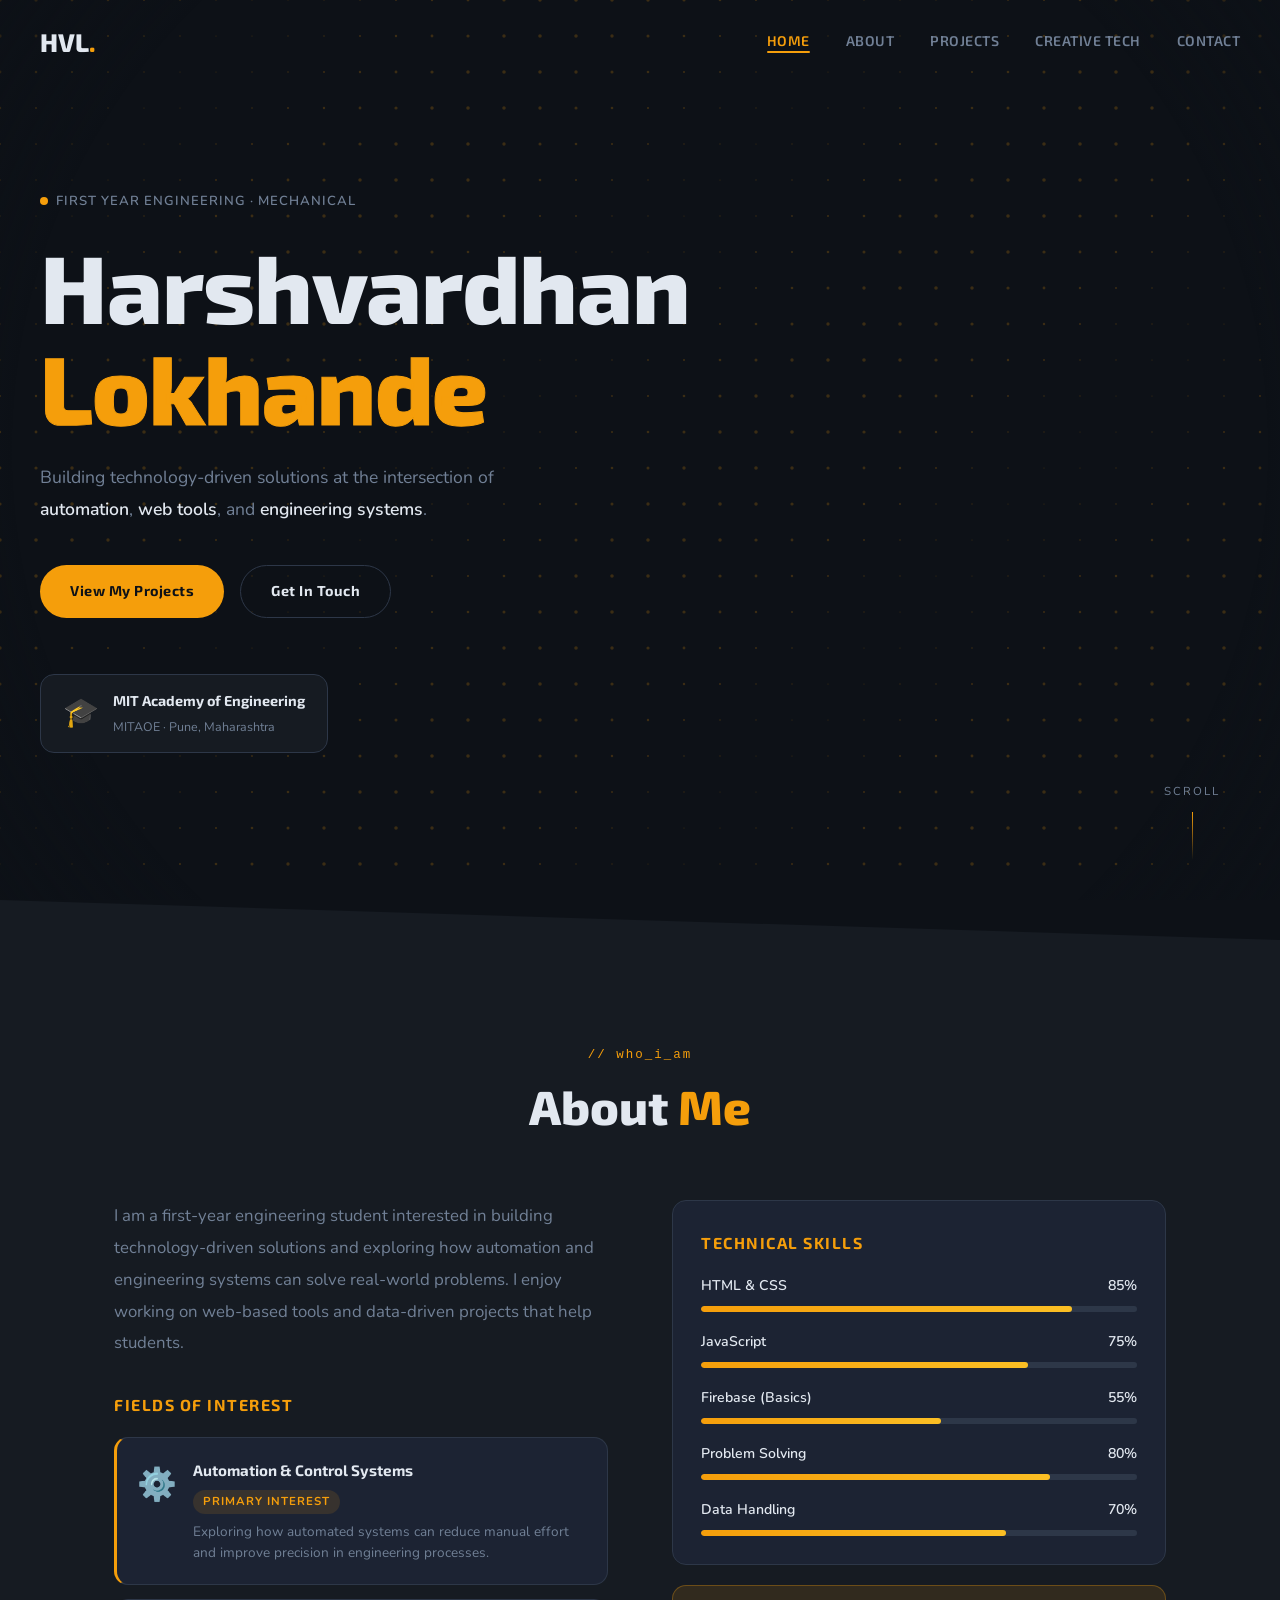
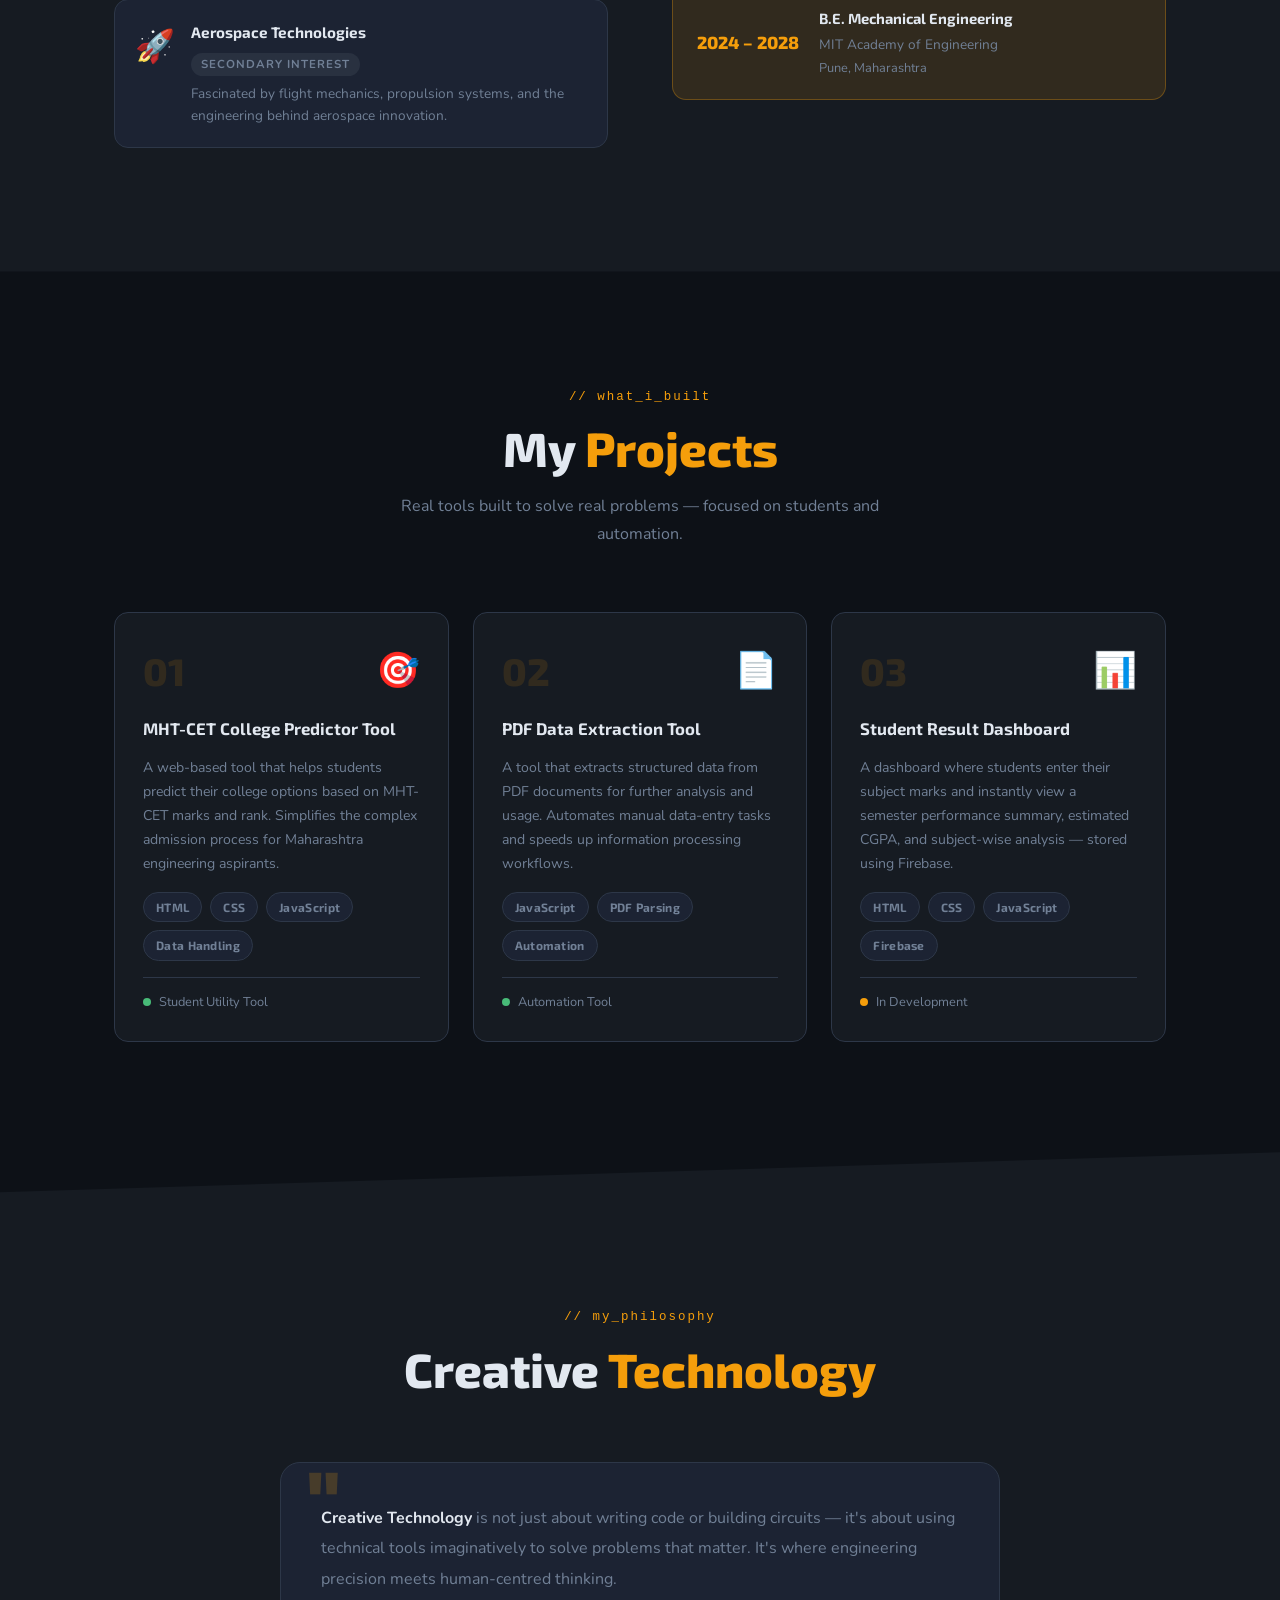
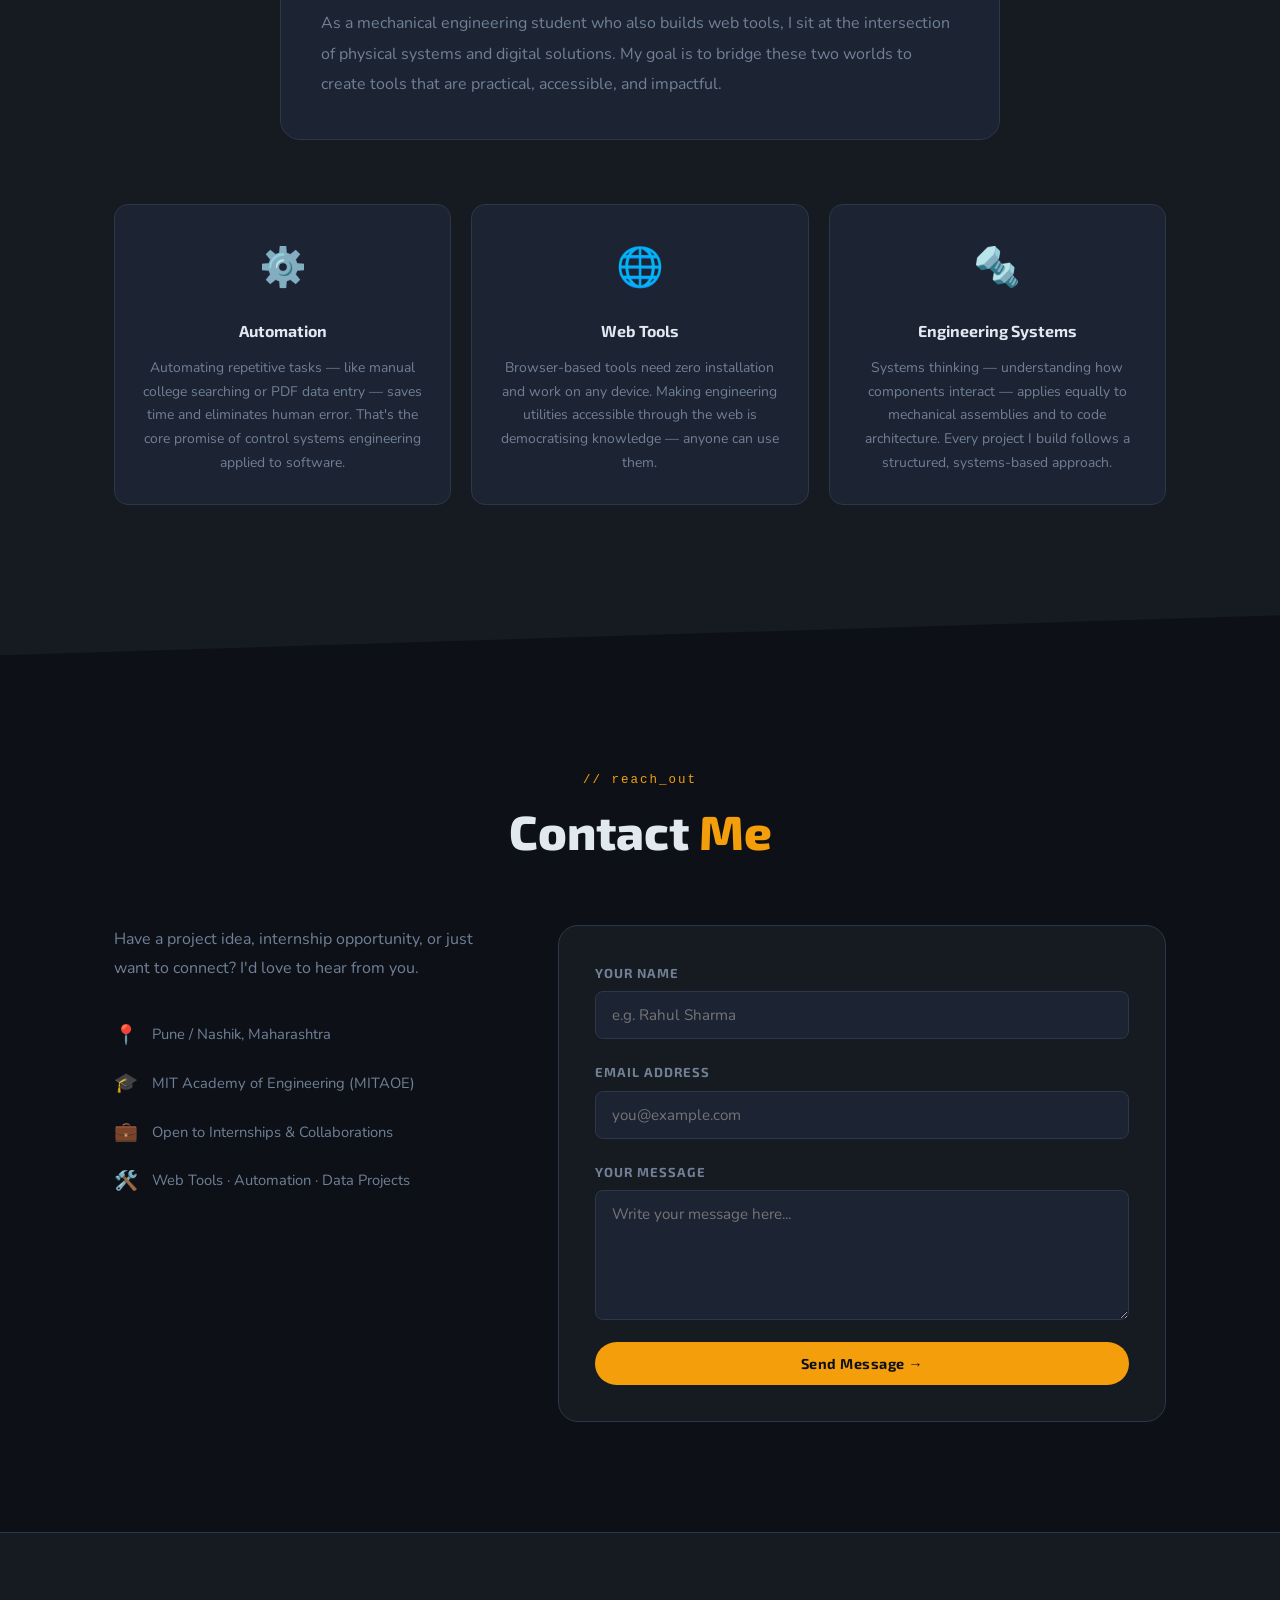
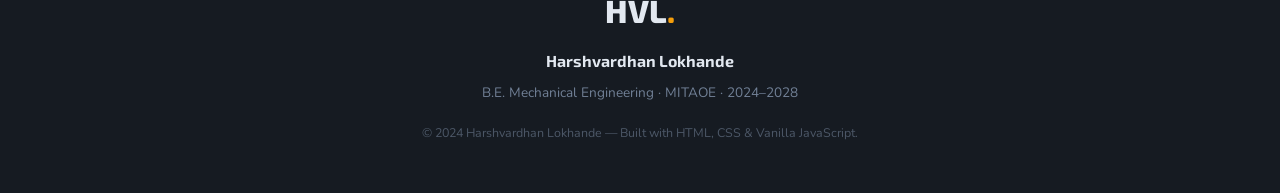
==== template-4/index.html @ 7e2a4538 "Add files via upload" ====
<!DOCTYPE html>
<html lang="en">
<head>
  <!--
    ============================================================
    index.html — Portfolio of Harshvardhan Lokhande
    This file defines the STRUCTURE of the website (the skeleton).
    Think of it like the blueprint of a building.
    ============================================================
  -->
  <meta charset="UTF-8" />

  <!-- Makes the website fit properly on mobile screens -->
  <meta name="viewport" content="width=device-width, initial-scale=1.0" />

  <title>Harshvardhan Lokhande | Engineer & Builder</title>

  <!-- 
    Google Fonts — Loading two custom fonts:
    - "Exo 2"  → Sharp, technical look for headings
    - "Nunito" → Friendly, readable font for body text
  -->
  <link rel="preconnect" href="https://fonts.googleapis.com" />
  <link rel="preconnect" href="https://fonts.gstatic.com" crossorigin />
  <link href="https://fonts.googleapis.com/css2?family=Exo+2:wght@300;400;600;700;800&family=Nunito:wght@300;400;500;600&display=swap" rel="stylesheet" />

  <!-- Link to our external CSS file (styling lives there) -->
  <link rel="stylesheet" href="style.css" />
</head>

<body>

  <!-- =====================================================================
       SECTION 1: NAVBAR
       Fixed top navigation bar. Stays visible as the user scrolls.
       JavaScript will add a "scrolled" class to change its appearance.
  ====================================================================== -->
  <nav class="navbar" id="navbar">
    <div class="nav-brand">
      <!-- Logo: initials + a styled dot -->
      <span class="brand-text">HVL</span><span class="brand-dot">.</span>
    </div>

    <!-- Desktop navigation links -->
    <ul class="nav-links" id="navLinks">
      <li><a href="#home"        class="nav-link">Home</a></li>
      <li><a href="#about"       class="nav-link">About</a></li>
      <li><a href="#projects"    class="nav-link">Projects</a></li>
      <li><a href="#creative"    class="nav-link">Creative Tech</a></li>
      <li><a href="#contact"     class="nav-link">Contact</a></li>
    </ul>

    <!-- Hamburger button — only visible on mobile -->
    <!-- aria-label makes it accessible to screen readers -->
    <button class="hamburger" id="hamburger" aria-label="Toggle navigation">
      <span class="ham-line"></span>
      <span class="ham-line"></span>
      <span class="ham-line"></span>
    </button>
  </nav>

  <!-- Mobile dropdown menu (hidden by default, toggled by JS) -->
  <div class="mobile-nav" id="mobileNav">
    <a href="#home"     class="mobile-nav-link">Home</a>
    <a href="#about"    class="mobile-nav-link">About</a>
    <a href="#projects" class="mobile-nav-link">Projects</a>
    <a href="#creative" class="mobile-nav-link">Creative Tech</a>
    <a href="#contact"  class="mobile-nav-link">Contact</a>
  </div>


  <!-- =====================================================================
       SECTION 2: HERO
       The very first thing visitors see. Contains:
       - Your name (big and bold)
       - Your title/role
       - A short intro line
       - A CTA (Call To Action) button
  ====================================================================== -->
  <section class="hero" id="home">

    <!-- 
      Decorative background canvas — drawn by JavaScript (script.js).
      This creates an animated dot-grid pattern like an engineering schematic.
    -->
    <canvas class="hero-canvas" id="heroCanvas"></canvas>

    <!-- Main hero content -->
    <div class="hero-content">

      <!-- Small label above the name -->
      <div class="hero-tag fade-in">
        <span class="tag-dot"></span> First Year Engineering · Mechanical
      </div>

      <!-- Main heading: your name -->
      <h1 class="hero-name fade-in">
        Harshvardhan<br />
        <span class="name-accent">Lokhande</span>
      </h1>

      <!-- Subtitle: what you do -->
      <p class="hero-subtitle fade-in">
        Building technology-driven solutions at the intersection of
        <em>automation</em>, <em>web tools</em>, and <em>engineering systems</em>.
      </p>

      <!-- Action buttons -->
      <div class="hero-actions fade-in">
        <!-- Primary CTA: takes user to projects -->
        <a href="#projects" class="btn btn-primary">View My Projects</a>
        <!-- Secondary CTA: takes user to contact -->
        <a href="#contact"  class="btn btn-outline">Get In Touch</a>
      </div>

      <!-- College badge card -->
      <div class="hero-badge fade-in">
        <div class="badge-icon">🎓</div>
        <div class="badge-info">
          <span class="badge-title">MIT Academy of Engineering</span>
          <span class="badge-sub">MITAOE · Pune, Maharashtra</span>
        </div>
      </div>
    </div>

    <!-- Scroll indicator at the bottom of hero -->
    <div class="scroll-hint">
      <span>Scroll</span>
      <div class="scroll-line"></div>
    </div>
  </section>


  <!-- =====================================================================
       SECTION 3: ABOUT
       Two-column layout:
       Left  → Personal intro + Fields of Interest
       Right → Skills + Education card
  ====================================================================== -->
  <section class="about" id="about">
    <div class="container">

      <!-- Section header (reused pattern throughout the page) -->
      <div class="section-header">
        <span class="section-label fade-in">// who_i_am</span>
        <h2 class="section-title fade-in">About <span class="accent">Me</span></h2>
      </div>

      <!-- Two-column grid -->
      <div class="about-grid">

        <!-- LEFT COLUMN: Bio + interests -->
        <div class="about-left fade-in">
          <p class="about-bio">
            I am a first-year engineering student interested in building
            technology-driven solutions and exploring how automation and
            engineering systems can solve real-world problems. I enjoy
            working on web-based tools and data-driven projects that
            help students.
          </p>

          <!-- Fields of Interest -->
          <h3 class="subsection-title">Fields of Interest</h3>

          <div class="interest-card interest-primary">
            <div class="interest-icon">⚙️</div>
            <div class="interest-body">
              <strong>Automation &amp; Control Systems</strong>
              <span class="interest-badge">Primary Interest</span>
              <p>Exploring how automated systems can reduce manual effort and improve precision in engineering processes.</p>
            </div>
          </div>

          <div class="interest-card interest-secondary">
            <div class="interest-icon">🚀</div>
            <div class="interest-body">
              <strong>Aerospace Technologies</strong>
              <span class="interest-badge interest-badge-dim">Secondary Interest</span>
              <p>Fascinated by flight mechanics, propulsion systems, and the engineering behind aerospace innovation.</p>
            </div>
          </div>
        </div>

        <!-- RIGHT COLUMN: Skills + Education -->
        <div class="about-right fade-in">

          <!-- Skills panel -->
          <div class="skills-panel">
            <h3 class="subsection-title">Technical Skills</h3>
            <div class="skills-list">
              <!--
                Each skill has a label and a progress bar.
                The width of the fill bar is set via an inline style.
                In a real project, these would come from a data source.
              -->
              <div class="skill-item">
                <div class="skill-header">
                  <span>HTML &amp; CSS</span><span>85%</span>
                </div>
                <div class="skill-bar"><div class="skill-fill" style="width: 85%"></div></div>
              </div>

              <div class="skill-item">
                <div class="skill-header">
                  <span>JavaScript</span><span>75%</span>
                </div>
                <div class="skill-bar"><div class="skill-fill" style="width: 75%"></div></div>
              </div>

              <div class="skill-item">
                <div class="skill-header">
                  <span>Firebase (Basics)</span><span>55%</span>
                </div>
                <div class="skill-bar"><div class="skill-fill" style="width: 55%"></div></div>
              </div>

              <div class="skill-item">
                <div class="skill-header">
                  <span>Problem Solving</span><span>80%</span>
                </div>
                <div class="skill-bar"><div class="skill-fill" style="width: 80%"></div></div>
              </div>

              <div class="skill-item">
                <div class="skill-header">
                  <span>Data Handling</span><span>70%</span>
                </div>
                <div class="skill-bar"><div class="skill-fill" style="width: 70%"></div></div>
              </div>
            </div>
          </div>

          <!-- Education card -->
          <div class="edu-card fade-in">
            <div class="edu-year">2024 – 2028</div>
            <div class="edu-details">
              <span class="edu-degree">B.E. Mechanical Engineering</span>
              <span class="edu-college">MIT Academy of Engineering</span>
              <span class="edu-location">Pune, Maharashtra</span>
            </div>
          </div>

        </div><!-- end about-right -->
      </div><!-- end about-grid -->
    </div><!-- end container -->
  </section>


  <!-- =====================================================================
       SECTION 4: PROJECTS
       A grid of project cards. Each card has:
       - Project number + icon
       - Title and description
       - Technology tags
       - A status indicator
  ====================================================================== -->
  <section class="projects" id="projects">
    <div class="container">

      <div class="section-header">
        <span class="section-label fade-in">// what_i_built</span>
        <h2 class="section-title fade-in">My <span class="accent">Projects</span></h2>
        <p class="section-desc fade-in">
          Real tools built to solve real problems — focused on students and automation.
        </p>
      </div>

      <!-- Project cards grid -->
      <div class="projects-grid">

        <!-- ── PROJECT CARD 1 ── -->
        <article class="project-card fade-in">
          <div class="card-header">
            <span class="card-number">01</span>
            <span class="card-emoji">🎯</span>
          </div>
          <h3 class="card-title">MHT-CET College Predictor Tool</h3>
          <p class="card-desc">
            A web-based tool that helps students predict their college
            options based on MHT-CET marks and rank. Simplifies the
            complex admission process for Maharashtra engineering aspirants.
          </p>
          <div class="card-tags">
            <span class="tag">HTML</span>
            <span class="tag">CSS</span>
            <span class="tag">JavaScript</span>
            <span class="tag">Data Handling</span>
          </div>
          <div class="card-footer">
            <span class="status-dot"></span>
            <span class="status-text">Student Utility Tool</span>
          </div>
        </article>

        <!-- ── PROJECT CARD 2 ── -->
        <article class="project-card fade-in">
          <div class="card-header">
            <span class="card-number">02</span>
            <span class="card-emoji">📄</span>
          </div>
          <h3 class="card-title">PDF Data Extraction Tool</h3>
          <p class="card-desc">
            A tool that extracts structured data from PDF documents
            for further analysis and usage. Automates manual data-entry
            tasks and speeds up information processing workflows.
          </p>
          <div class="card-tags">
            <span class="tag">JavaScript</span>
            <span class="tag">PDF Parsing</span>
            <span class="tag">Automation</span>
          </div>
          <div class="card-footer">
            <span class="status-dot"></span>
            <span class="status-text">Automation Tool</span>
          </div>
        </article>

        <!-- ── PROJECT CARD 3 (Sample) ── -->
        <article class="project-card fade-in">
          <div class="card-header">
            <span class="card-number">03</span>
            <span class="card-emoji">📊</span>
          </div>
          <h3 class="card-title">Student Result Dashboard</h3>
          <p class="card-desc">
            A dashboard where students enter their subject marks and
            instantly view a semester performance summary, estimated
            CGPA, and subject-wise analysis — stored using Firebase.
          </p>
          <div class="card-tags">
            <span class="tag">HTML</span>
            <span class="tag">CSS</span>
            <span class="tag">JavaScript</span>
            <span class="tag">Firebase</span>
          </div>
          <div class="card-footer">
            <span class="status-dot status-wip"></span>
            <span class="status-text">In Development</span>
          </div>
        </article>

      </div><!-- end projects-grid -->
    </div>
  </section>


  <!-- =====================================================================
       SECTION 5: CREATIVE TECHNOLOGY
       Explains the concept and ties it to your background.
       Three "pillar" cards show how you apply creative tech.
  ====================================================================== -->
  <section class="creative" id="creative">
    <div class="container">

      <div class="section-header">
        <span class="section-label fade-in">// my_philosophy</span>
        <h2 class="section-title fade-in">Creative <span class="accent">Technology</span></h2>
      </div>

      <!-- Main definition card -->
      <div class="ct-definition fade-in">
        <div class="ct-quote-mark">"</div>
        <p>
          <strong>Creative Technology</strong> is not just about writing code or
          building circuits — it's about using technical tools imaginatively to
          solve problems that matter. It's where engineering precision meets
          human-centred thinking.
        </p>
        <p>
          As a mechanical engineering student who also builds web tools, I sit
          at the intersection of physical systems and digital solutions. My
          goal is to bridge these two worlds to create tools that are practical,
          accessible, and impactful.
        </p>
      </div>

      <!-- Three connection pillars -->
      <div class="ct-pillars">

        <div class="pillar-card fade-in">
          <div class="pillar-icon">⚙️</div>
          <h4>Automation</h4>
          <p>
            Automating repetitive tasks — like manual college searching or
            PDF data entry — saves time and eliminates human error. That's
            the core promise of control systems engineering applied to software.
          </p>
        </div>

        <div class="pillar-card fade-in">
          <div class="pillar-icon">🌐</div>
          <h4>Web Tools</h4>
          <p>
            Browser-based tools need zero installation and work on any device.
            Making engineering utilities accessible through the web is
            democratising knowledge — anyone can use them.
          </p>
        </div>

        <div class="pillar-card fade-in">
          <div class="pillar-icon">🔩</div>
          <h4>Engineering Systems</h4>
          <p>
            Systems thinking — understanding how components interact — applies
            equally to mechanical assemblies and to code architecture.
            Every project I build follows a structured, systems-based approach.
          </p>
        </div>

      </div><!-- end ct-pillars -->
    </div>
  </section>


  <!-- =====================================================================
       SECTION 6: CONTACT
       Left column: contact info text.
       Right column: form with name, email, message fields.
       JavaScript handles validation when user submits.
  ====================================================================== -->
  <section class="contact" id="contact">
    <div class="container">

      <div class="section-header">
        <span class="section-label fade-in">// reach_out</span>
        <h2 class="section-title fade-in">Contact <span class="accent">Me</span></h2>
      </div>

      <div class="contact-grid">

        <!-- LEFT: Info -->
        <div class="contact-info fade-in">
          <p class="contact-intro">
            Have a project idea, internship opportunity, or just want
            to connect? I'd love to hear from you.
          </p>

          <!-- Individual contact detail rows -->
          <div class="contact-item">
            <span class="contact-icon">📍</span>
            <span>Pune / Nashik, Maharashtra</span>
          </div>
          <div class="contact-item">
            <span class="contact-icon">🎓</span>
            <span>MIT Academy of Engineering (MITAOE)</span>
          </div>
          <div class="contact-item">
            <span class="contact-icon">💼</span>
            <span>Open to Internships &amp; Collaborations</span>
          </div>
          <div class="contact-item">
            <span class="contact-icon">🛠️</span>
            <span>Web Tools · Automation · Data Projects</span>
          </div>
        </div>

        <!-- RIGHT: Form -->
        <!--
          novalidate → We handle validation ourselves in JavaScript.
          Without it, the browser shows its own (less styled) error messages.
        -->
        <form class="contact-form fade-in" id="contactForm" novalidate>

          <!-- Name field -->
          <div class="form-group">
            <label for="name" class="form-label">Your Name</label>
            <input
              type="text"
              id="name"
              name="name"
              class="form-input"
              placeholder="e.g. Rahul Sharma"
            />
            <!-- Error message — hidden by default, shown by JS if invalid -->
            <span class="form-error" id="nameError">Please enter your name.</span>
          </div>

          <!-- Email field -->
          <div class="form-group">
            <label for="email" class="form-label">Email Address</label>
            <input
              type="email"
              id="email"
              name="email"
              class="form-input"
              placeholder="you@example.com"
            />
            <span class="form-error" id="emailError">Please enter a valid email address.</span>
          </div>

          <!-- Message field -->
          <div class="form-group">
            <label for="message" class="form-label">Your Message</label>
            <textarea
              id="message"
              name="message"
              class="form-input form-textarea"
              rows="5"
              placeholder="Write your message here..."
            ></textarea>
            <span class="form-error" id="messageError">Please write a message (min. 10 characters).</span>
          </div>

          <!-- Submit button -->
          <button type="submit" class="btn btn-primary btn-full" id="submitBtn">
            Send Message →
          </button>

          <!-- Success message — hidden until form is successfully submitted -->
          <div class="form-success" id="formSuccess">
            ✅ Message received! I'll get back to you soon.
          </div>

        </form>

      </div><!-- end contact-grid -->
    </div>
  </section>


  <!-- =====================================================================
       FOOTER
       Simple centered footer with name, degree, and copyright.
  ====================================================================== -->
  <footer class="footer">
    <div class="container">
      <div class="footer-logo">HVL<span class="brand-dot">.</span></div>
      <p class="footer-name">Harshvardhan Lokhande</p>
      <p class="footer-course">B.E. Mechanical Engineering · MITAOE · 2024–2028</p>
      <p class="footer-copy">
        &copy; 2024 Harshvardhan Lokhande — Built with HTML, CSS &amp; Vanilla JavaScript.
      </p>
    </div>
  </footer>


  <!--
    Link to our JavaScript file.
    IMPORTANT: This is placed at the BOTTOM of body (not in <head>).
    Reason: The browser loads HTML top-to-bottom. If we put JS in <head>,
    it runs before the HTML elements exist — and JS can't find them!
    Placing it here ensures all HTML elements are loaded first.
  -->
  <script src="script.js"></script>

</body>
</html>
---- template-4/style.css ----
/* ================================================================
   style.css — Portfolio of Harshvardhan Lokhande
   
   Design Theme: Industrial-Technical Minimalism
   - Dark navy background evokes aerospace / engineering dashboards
   - Amber/orange accent feels like circuit board traces
   - Sharp Exo 2 font + friendly Nunito body text
   - Grid canvas background in hero = engineering schematic feel
   
   FILE STRUCTURE:
   1.  CSS Variables (Design Tokens)
   2.  Reset & Base
   3.  Reusable Utilities
   4.  Navbar
   5.  Hero Section
   6.  About Section
   7.  Projects Section
   8.  Creative Technology Section
   9.  Contact Section
   10. Footer
   11. Fade-in Animation (scroll-triggered by JS)
   12. Responsive / Mobile Styles
================================================================ */


/* ================================================================
   1. CSS VARIABLES — Design Tokens
   
   CSS variables (custom properties) are like constants in programming.
   Define your colors/fonts once here, use them everywhere.
   Want to change the accent colour? Edit ONE line — done.
================================================================ */
:root {
  /* Colors */
  --col-bg:         #0d1117;   /* Very dark navy — page background */
  --col-surface:    #161b22;   /* Slightly lighter — card backgrounds */
  --col-surface2:   #1c2333;   /* Even lighter — nested card backgrounds */
  --col-border:     #2d3748;   /* Subtle border color */
  --col-accent:     #f59e0b;   /* Amber / orange — primary accent */
  --col-accent-dim: rgba(245, 158, 11, 0.12); /* Accent tinted bg for tags */
  --col-text:       #e2e8f0;   /* Primary text — near white */
  --col-muted:      #718096;   /* Secondary text — grey */
  --col-success:    #48bb78;   /* Green for success messages */

  /* Typography */
  --font-heading: 'Exo 2', sans-serif;   /* Sharp, technical feel */
  --font-body:    'Nunito', sans-serif;  /* Readable, friendly */

  /* Spacing & Shape */
  --radius-sm:  8px;
  --radius-md:  14px;
  --radius-lg:  20px;
  --radius-pill: 50px;

  /* Shadows */
  --shadow-card: 0 4px 30px rgba(0, 0, 0, 0.4);
  --shadow-accent: 0 8px 30px rgba(245, 158, 11, 0.2);

  /* Transitions (smooth animation speed) */
  --transition: 0.25s ease;
}


/* ================================================================
   2. RESET & BASE STYLES
   Browsers apply their own default margins, padding etc.
   We reset all of that so we start with a clean slate.
================================================================ */
*, *::before, *::after {
  margin: 0;
  padding: 0;
  /* box-sizing: border-box means padding is INCLUDED in the element's width */
  box-sizing: border-box;
}

html {
  /* CSS smooth scrolling (JS also handles this for better control) */
  scroll-behavior: smooth;
  font-size: 16px; /* Base font size — rem units scale from this */
}

body {
  font-family: var(--font-body);
  background-color: var(--col-bg);
  color: var(--col-text);
  line-height: 1.7;
  overflow-x: hidden; /* Prevent horizontal scroll */
}

/* Remove default list styling */
ul { list-style: none; }

/* Remove default link underline + color */
a { text-decoration: none; color: inherit; }

/* Images fill their container */
img { max-width: 100%; display: block; }


/* ================================================================
   3. REUSABLE UTILITIES
   Classes used in multiple sections.
================================================================ */

/* Centers content with a max width + horizontal padding */
.container {
  max-width: 1100px;
  margin: 0 auto;
  padding: 0 24px;
}

/* Accent text color */
.accent { color: var(--col-accent); }

/* Section vertical padding */
.section-padding {
  padding: 100px 0;
}

/* ---- Section Header Pattern (used in every section) ---- */
.section-header {
  text-align: center;
  margin-bottom: 64px;
}

/* Small code-style label above the main heading */
.section-label {
  display: inline-block;
  font-family: 'Courier New', monospace;
  font-size: 0.78rem;
  color: var(--col-accent);
  letter-spacing: 2px;
  margin-bottom: 12px;
  opacity: 0.8;
}

.section-title {
  font-family: var(--font-heading);
  font-size: clamp(2rem, 5vw, 3rem);
  /* clamp(min, preferred, max) — responsive font size without media queries */
  font-weight: 800;
  color: var(--col-text);
  line-height: 1.2;
}

.section-desc {
  margin-top: 16px;
  color: var(--col-muted);
  font-size: 1rem;
  max-width: 500px;
  margin-left: auto;
  margin-right: auto;
}

/* Subsection headings used inside About */
.subsection-title {
  font-family: var(--font-heading);
  font-size: 1rem;
  font-weight: 700;
  color: var(--col-accent);
  text-transform: uppercase;
  letter-spacing: 1.5px;
  margin-bottom: 18px;
  margin-top: 32px;
}

/* ---- Buttons ---- */
/* Base button styles shared by all buttons */
.btn {
  display: inline-flex;
  align-items: center;
  gap: 8px;
  padding: 13px 30px;
  border-radius: var(--radius-pill);
  font-family: var(--font-heading);
  font-size: 0.9rem;
  font-weight: 700;
  letter-spacing: 0.5px;
  cursor: pointer;
  border: none;
  transition: transform var(--transition), box-shadow var(--transition), background var(--transition);
  text-decoration: none;
}

/* Filled amber button */
.btn-primary {
  background: var(--col-accent);
  color: #0d1117;
}
.btn-primary:hover {
  transform: translateY(-2px);
  box-shadow: var(--shadow-accent);
}

/* Outlined ghost button */
.btn-outline {
  background: transparent;
  color: var(--col-text);
  border: 1.5px solid var(--col-border);
}
.btn-outline:hover {
  border-color: var(--col-accent);
  color: var(--col-accent);
  transform: translateY(-2px);
}

/* Makes button full width (used in contact form) */
.btn-full {
  width: 100%;
  justify-content: center;
}


/* ================================================================
   4. NAVBAR
   Fixed positioning keeps it visible while scrolling.
   JS adds "scrolled" class when user scrolls past 50px.
================================================================ */
.navbar {
  position: fixed; /* Stays at top even when scrolling */
  top: 0; left: 0; right: 0;
  z-index: 1000; /* Always appears above other elements */
  display: flex;
  align-items: center;
  justify-content: space-between;
  padding: 20px 40px;
  /* Transparent by default — JS adds blur+border on scroll */
  transition: background var(--transition), backdrop-filter var(--transition), padding var(--transition);
}

/* When user scrolls: glass morphism effect */
.navbar.scrolled {
  background: rgba(13, 17, 23, 0.88);
  backdrop-filter: blur(16px);       /* Frosted glass */
  -webkit-backdrop-filter: blur(16px);
  border-bottom: 1px solid var(--col-border);
  padding: 14px 40px; /* Slightly smaller when scrolled */
}

/* Brand / Logo */
.nav-brand {
  font-family: var(--font-heading);
  font-size: 1.6rem;
  font-weight: 800;
  color: var(--col-text);
  cursor: default;
  user-select: none;
}
.brand-dot { color: var(--col-accent); }

/* Desktop navigation links */
.nav-links {
  display: flex;
  gap: 36px;
}

.nav-link {
  font-family: var(--font-heading);
  font-size: 0.88rem;
  font-weight: 600;
  letter-spacing: 0.5px;
  color: var(--col-muted);
  text-transform: uppercase;
  position: relative;
  transition: color var(--transition);
}

/* Underline animation on hover */
.nav-link::after {
  content: '';
  position: absolute;
  bottom: -4px; left: 0;
  width: 0; height: 2px;
  background: var(--col-accent);
  border-radius: 2px;
  transition: width var(--transition);
}
.nav-link:hover { color: var(--col-accent); }
.nav-link:hover::after { width: 100%; }

/* ---- Hamburger (mobile only) ---- */
.hamburger {
  display: none; /* Hidden on desktop */
  flex-direction: column;
  justify-content: center;
  gap: 6px;
  background: none;
  border: none;
  cursor: pointer;
  padding: 4px;
}

.ham-line {
  display: block;
  width: 26px;
  height: 2px;
  background: var(--col-text);
  border-radius: 2px;
  transition: all 0.3s ease;
}

/* Mobile nav dropdown */
.mobile-nav {
  display: none; /* Hidden by default */
  position: fixed;
  top: 64px; left: 0; right: 0;
  background: var(--col-surface);
  border-bottom: 1px solid var(--col-border);
  padding: 16px 24px;
  z-index: 999;
  flex-direction: column;
  gap: 4px;
}
/* JS adds .open to show it */
.mobile-nav.open { display: flex; }

.mobile-nav-link {
  display: block;
  padding: 12px 16px;
  font-family: var(--font-heading);
  font-size: 0.95rem;
  font-weight: 600;
  color: var(--col-muted);
  border-radius: var(--radius-sm);
  transition: background var(--transition), color var(--transition);
}
.mobile-nav-link:hover {
  background: var(--col-surface2);
  color: var(--col-accent);
}


/* ================================================================
   5. HERO SECTION
   Full viewport height. Background canvas drawn by JS.
================================================================ */
.hero {
  position: relative;
  min-height: 100vh;
  display: flex;
  align-items: center;
  padding: 120px 40px 80px;
  overflow: hidden;
}

/* Canvas lives absolutely in the background */
.hero-canvas {
  position: absolute;
  inset: 0; /* shorthand for top:0; right:0; bottom:0; left:0 */
  width: 100%;
  height: 100%;
  opacity: 0.4;
  pointer-events: none; /* Clicks pass through to content below */
}

/* Content sits above the canvas */
.hero-content {
  position: relative;
  z-index: 1;
  max-width: 720px;
}

/* Small top label */
.hero-tag {
  display: inline-flex;
  align-items: center;
  gap: 8px;
  font-size: 0.82rem;
  font-weight: 600;
  color: var(--col-muted);
  letter-spacing: 1px;
  text-transform: uppercase;
  margin-bottom: 24px;
}

/* Pulsing dot in hero tag */
.tag-dot {
  width: 8px; height: 8px;
  background: var(--col-accent);
  border-radius: 50%;
  animation: pulse 2s infinite;
}
@keyframes pulse {
  0%, 100% { opacity: 1; transform: scale(1); }
  50%       { opacity: 0.5; transform: scale(0.8); }
}

/* Main name heading */
.hero-name {
  font-family: var(--font-heading);
  font-size: clamp(3rem, 8vw, 6rem);
  font-weight: 800;
  line-height: 1.05;
  color: var(--col-text);
  margin-bottom: 24px;
  letter-spacing: -1px;
}

/* Accent part of the name (last name) */
.name-accent {
  color: var(--col-accent);
  /* Text stroke effect */
  -webkit-text-stroke: 1px var(--col-accent);
}

.hero-subtitle {
  font-size: 1.1rem;
  color: var(--col-muted);
  max-width: 520px;
  margin-bottom: 40px;
  line-height: 1.8;
}
.hero-subtitle em {
  color: var(--col-text);
  font-style: normal;
  font-weight: 600;
}

/* Action buttons row */
.hero-actions {
  display: flex;
  gap: 16px;
  flex-wrap: wrap;
  margin-bottom: 56px;
}

/* College badge card */
.hero-badge {
  display: inline-flex;
  align-items: center;
  gap: 14px;
  background: var(--col-surface);
  border: 1px solid var(--col-border);
  border-radius: var(--radius-md);
  padding: 14px 22px;
}

.badge-icon { font-size: 1.8rem; }

.badge-info {
  display: flex;
  flex-direction: column;
  gap: 2px;
}
.badge-title {
  font-family: var(--font-heading);
  font-size: 0.9rem;
  font-weight: 700;
  color: var(--col-text);
}
.badge-sub {
  font-size: 0.78rem;
  color: var(--col-muted);
}

/* Scroll indicator at bottom of hero */
.scroll-hint {
  position: absolute;
  bottom: 40px; right: 60px;
  display: flex;
  flex-direction: column;
  align-items: center;
  gap: 10px;
  font-size: 0.72rem;
  letter-spacing: 2px;
  text-transform: uppercase;
  color: var(--col-muted);
}
.scroll-line {
  width: 1px;
  height: 48px;
  background: linear-gradient(to bottom, var(--col-accent), transparent);
  animation: scrollDrop 2s infinite;
}
@keyframes scrollDrop {
  0%   { transform: scaleY(0); transform-origin: top; }
  50%  { transform: scaleY(1); transform-origin: top; }
  51%  { transform: scaleY(1); transform-origin: bottom; }
  100% { transform: scaleY(0); transform-origin: bottom; }
}


/* ================================================================
   6. ABOUT SECTION
================================================================ */
.about {
  padding: 110px 0;
  background: var(--col-surface);
  /* Subtle diagonal separator at top */
  clip-path: polygon(0 0, 100% 40px, 100% 100%, 0 100%);
  padding-top: 140px;
}

/* Two-column grid */
.about-grid {
  display: grid;
  grid-template-columns: 1fr 1fr;
  gap: 64px;
  align-items: start;
}

.about-bio {
  font-size: 1.05rem;
  color: var(--col-muted);
  line-height: 1.9;
  margin-bottom: 8px;
}

/* Interest cards */
.interest-card {
  display: flex;
  align-items: flex-start;
  gap: 16px;
  padding: 20px;
  border-radius: var(--radius-md);
  background: var(--col-surface2);
  border: 1px solid var(--col-border);
  margin-bottom: 14px;
  transition: border-color var(--transition), transform var(--transition);
}
.interest-card:hover {
  transform: translateX(4px);
  border-color: var(--col-accent);
}

/* Primary interest: amber left border */
.interest-primary {
  border-left: 3px solid var(--col-accent);
}

.interest-icon { font-size: 2rem; flex-shrink: 0; }

.interest-body strong {
  display: block;
  font-family: var(--font-heading);
  font-size: 0.95rem;
  font-weight: 700;
  color: var(--col-text);
  margin-bottom: 4px;
}

.interest-body p {
  font-size: 0.85rem;
  color: var(--col-muted);
  line-height: 1.6;
  margin-top: 6px;
}

/* Badge labels (Primary / Secondary) */
.interest-badge {
  display: inline-block;
  font-size: 0.72rem;
  font-weight: 700;
  text-transform: uppercase;
  letter-spacing: 1px;
  background: var(--col-accent-dim);
  color: var(--col-accent);
  padding: 2px 10px;
  border-radius: var(--radius-pill);
}
.interest-badge-dim {
  background: rgba(113, 128, 144, 0.15);
  color: var(--col-muted);
}

/* ---- Skills Panel ---- */
.skills-panel {
  background: var(--col-surface2);
  border: 1px solid var(--col-border);
  border-radius: var(--radius-md);
  padding: 28px;
  margin-bottom: 20px;
}

.skills-panel .subsection-title { margin-top: 0; }

.skills-list {
  display: flex;
  flex-direction: column;
  gap: 18px;
}

.skill-item {}

.skill-header {
  display: flex;
  justify-content: space-between;
  font-size: 0.88rem;
  font-weight: 600;
  color: var(--col-text);
  margin-bottom: 8px;
}

/* Background track of the progress bar */
.skill-bar {
  height: 6px;
  background: var(--col-border);
  border-radius: var(--radius-pill);
  overflow: hidden;
}

/* Filled portion — width set by inline style in HTML */
.skill-fill {
  height: 100%;
  background: linear-gradient(90deg, var(--col-accent), #fbbf24);
  border-radius: var(--radius-pill);
  /* Animation: slide in from left on page load */
  animation: fillBar 1.2s ease forwards;
  transform-origin: left;
}
@keyframes fillBar {
  from { transform: scaleX(0); }
  to   { transform: scaleX(1); }
}

/* ---- Education Card ---- */
.edu-card {
  display: flex;
  align-items: center;
  gap: 20px;
  background: var(--col-accent-dim);
  border: 1px solid rgba(245, 158, 11, 0.3);
  border-radius: var(--radius-md);
  padding: 20px 24px;
}

.edu-year {
  font-family: var(--font-heading);
  font-size: 1.1rem;
  font-weight: 800;
  color: var(--col-accent);
  white-space: nowrap;
}

.edu-details {
  display: flex;
  flex-direction: column;
  gap: 2px;
}
.edu-degree {
  font-family: var(--font-heading);
  font-size: 0.92rem;
  font-weight: 700;
  color: var(--col-text);
}
.edu-college { font-size: 0.85rem; color: var(--col-muted); }
.edu-location { font-size: 0.8rem;  color: var(--col-muted); }


/* ================================================================
   7. PROJECTS SECTION
================================================================ */
.projects {
  padding: 110px 0;
  background: var(--col-bg);
}

/* Three-column grid for project cards */
.projects-grid {
  display: grid;
  grid-template-columns: repeat(3, 1fr);
  gap: 24px;
}

/* Individual project card */
.project-card {
  background: var(--col-surface);
  border: 1px solid var(--col-border);
  border-radius: var(--radius-md);
  padding: 28px;
  display: flex;
  flex-direction: column;
  gap: 16px;
  transition: transform var(--transition), border-color var(--transition), box-shadow var(--transition);
  cursor: default;
}
.project-card:hover {
  transform: translateY(-6px);
  border-color: rgba(245, 158, 11, 0.4);
  box-shadow: 0 20px 60px rgba(0, 0, 0, 0.5);
}

/* Top row: number + emoji */
.card-header {
  display: flex;
  justify-content: space-between;
  align-items: center;
}
.card-number {
  font-family: var(--font-heading);
  font-size: 2.4rem;
  font-weight: 800;
  /* Ghost number — very subtle */
  color: rgba(245, 158, 11, 0.12);
  line-height: 1;
}
.card-emoji { font-size: 2.2rem; }

.card-title {
  font-family: var(--font-heading);
  font-size: 1.05rem;
  font-weight: 700;
  color: var(--col-text);
  line-height: 1.4;
}

.card-desc {
  font-size: 0.88rem;
  color: var(--col-muted);
  line-height: 1.7;
  flex: 1; /* Push tags/footer to the bottom */
}

/* Technology tags */
.card-tags {
  display: flex;
  flex-wrap: wrap;
  gap: 8px;
}
.tag {
  display: inline-block;
  font-size: 0.75rem;
  font-weight: 700;
  font-family: var(--font-heading);
  padding: 4px 12px;
  border-radius: var(--radius-pill);
  background: var(--col-surface2);
  border: 1px solid var(--col-border);
  color: var(--col-muted);
  letter-spacing: 0.3px;
}

/* Card footer: status indicator */
.card-footer {
  display: flex;
  align-items: center;
  gap: 8px;
  padding-top: 14px;
  border-top: 1px solid var(--col-border);
  font-size: 0.8rem;
  color: var(--col-muted);
}

/* Live/active indicator dot */
.status-dot {
  width: 8px; height: 8px;
  border-radius: 50%;
  background: var(--col-success);
  animation: blink 2s infinite;
}
/* WIP dot is dimmer */
.status-wip { background: var(--col-accent); }

@keyframes blink {
  0%, 100% { opacity: 1; }
  50%       { opacity: 0.3; }
}


/* ================================================================
   8. CREATIVE TECHNOLOGY SECTION
================================================================ */
.creative {
  padding: 110px 0;
  background: var(--col-surface);
  clip-path: polygon(0 40px, 100% 0, 100% calc(100% - 40px), 0 100%);
  padding-top: 150px;
  padding-bottom: 150px;
}

/* Main definition block */
.ct-definition {
  max-width: 720px;
  margin: 0 auto 64px;
  background: var(--col-surface2);
  border: 1px solid var(--col-border);
  border-radius: var(--radius-lg);
  padding: 40px;
  position: relative;
}

/* Giant decorative quote mark */
.ct-quote-mark {
  font-family: var(--font-heading);
  font-size: 6rem;
  line-height: 1;
  color: var(--col-accent-dim);
  position: absolute;
  top: -10px; left: 24px;
  font-weight: 800;
  color: rgba(245, 158, 11, 0.2);
  pointer-events: none;
  user-select: none;
}

.ct-definition p {
  font-size: 1rem;
  color: var(--col-muted);
  line-height: 1.9;
  margin-bottom: 14px;
  position: relative; /* Above quote mark */
  z-index: 1;
}
.ct-definition p:last-child { margin-bottom: 0; }
.ct-definition strong { color: var(--col-text); }

/* Three pillar cards */
.ct-pillars {
  display: grid;
  grid-template-columns: repeat(3, 1fr);
  gap: 20px;
}

.pillar-card {
  background: var(--col-surface2);
  border: 1px solid var(--col-border);
  border-radius: var(--radius-md);
  padding: 30px 24px;
  text-align: center;
  transition: transform var(--transition), border-color var(--transition);
}
.pillar-card:hover {
  transform: translateY(-5px);
  border-color: rgba(245, 158, 11, 0.4);
}

.pillar-icon {
  font-size: 2.4rem;
  display: block;
  margin-bottom: 16px;
}

.pillar-card h4 {
  font-family: var(--font-heading);
  font-size: 1rem;
  font-weight: 700;
  color: var(--col-text);
  margin-bottom: 12px;
}

.pillar-card p {
  font-size: 0.87rem;
  color: var(--col-muted);
  line-height: 1.7;
}


/* ================================================================
   9. CONTACT SECTION
================================================================ */
.contact {
  padding: 110px 0;
  background: var(--col-bg);
}

/* Two-column layout */
.contact-grid {
  display: grid;
  grid-template-columns: 1fr 1.6fr;
  gap: 64px;
  align-items: start;
}

.contact-intro {
  font-size: 1rem;
  color: var(--col-muted);
  line-height: 1.8;
  margin-bottom: 36px;
}

/* Individual contact detail rows */
.contact-item {
  display: flex;
  align-items: center;
  gap: 14px;
  margin-bottom: 16px;
  font-size: 0.92rem;
  color: var(--col-muted);
}
.contact-icon { font-size: 1.2rem; flex-shrink: 0; }

/* ---- Contact Form ---- */
.contact-form {
  background: var(--col-surface);
  border: 1px solid var(--col-border);
  border-radius: var(--radius-lg);
  padding: 36px;
  display: flex;
  flex-direction: column;
  gap: 22px;
}

/* Individual form field wrapper */
.form-group {
  display: flex;
  flex-direction: column;
  gap: 7px;
}

.form-label {
  font-size: 0.82rem;
  font-weight: 700;
  font-family: var(--font-heading);
  color: var(--col-muted);
  text-transform: uppercase;
  letter-spacing: 1px;
}

/* Input and textarea share these styles */
.form-input {
  background: var(--col-surface2);
  border: 1.5px solid var(--col-border);
  border-radius: var(--radius-sm);
  padding: 13px 16px;
  font-family: var(--font-body);
  font-size: 0.95rem;
  color: var(--col-text);
  transition: border-color var(--transition), box-shadow var(--transition);
  /* Remove default browser outline — we add our own */
  outline: none;
}

/* Blue glow on focus */
.form-input:focus {
  border-color: var(--col-accent);
  box-shadow: 0 0 0 3px rgba(245, 158, 11, 0.12);
}

/* Red border when JS detects an error */
.form-input.input-error {
  border-color: #fc8181;
  box-shadow: 0 0 0 3px rgba(252, 129, 129, 0.12);
}

/* Textarea specific — allow vertical resize only */
.form-textarea {
  resize: vertical;
  min-height: 130px;
}

/* Error message text (hidden by default) */
.form-error {
  font-size: 0.78rem;
  color: #fc8181;
  display: none; /* JS toggles this with .error-visible */
}
.form-error.error-visible { display: block; }

/* Success banner after valid submission */
.form-success {
  background: rgba(72, 187, 120, 0.12);
  border: 1px solid rgba(72, 187, 120, 0.35);
  color: var(--col-success);
  border-radius: var(--radius-sm);
  padding: 14px 18px;
  font-size: 0.9rem;
  font-weight: 600;
  display: none; /* JS toggles this with .success-visible */
}
.form-success.success-visible { display: block; }


/* ================================================================
   10. FOOTER
================================================================ */
.footer {
  background: var(--col-surface);
  border-top: 1px solid var(--col-border);
  padding: 50px 24px;
  text-align: center;
}

.footer-logo {
  font-family: var(--font-heading);
  font-size: 2rem;
  font-weight: 800;
  color: var(--col-text);
  margin-bottom: 10px;
}

.footer-name {
  font-family: var(--font-heading);
  font-size: 1rem;
  font-weight: 700;
  color: var(--col-text);
  margin-bottom: 6px;
}

.footer-course {
  font-size: 0.85rem;
  color: var(--col-muted);
  margin-bottom: 18px;
}

.footer-copy {
  font-size: 0.78rem;
  color: var(--col-muted);
  opacity: 0.6;
}


/* ================================================================
   11. FADE-IN ANIMATION (Scroll-Triggered)
   
   Elements with class "fade-in" start invisible and slightly shifted.
   JavaScript's IntersectionObserver adds class "visible" when the
   element enters the viewport — CSS transition handles the animation.
================================================================ */
.fade-in {
  opacity: 0;
  transform: translateY(28px);
  transition: opacity 0.65s ease, transform 0.65s ease;
}

/* When JS adds this class, the element becomes visible */
.fade-in.visible {
  opacity: 1;
  transform: translateY(0);
}

/* Staggered delay — elements inside a grid animate one-by-one */
/* nth-child selects specific children in a list */
.project-card:nth-child(1).fade-in,
.pillar-card:nth-child(1).fade-in   { transition-delay: 0.0s; }

.project-card:nth-child(2).fade-in,
.pillar-card:nth-child(2).fade-in   { transition-delay: 0.15s; }

.project-card:nth-child(3).fade-in,
.pillar-card:nth-child(3).fade-in   { transition-delay: 0.30s; }


/* ================================================================
   12. RESPONSIVE / MOBILE STYLES
   
   @media rules apply styles ONLY when the screen matches the condition.
   max-width: 900px → styles for screens narrower than 900px (tablets/phones)
   max-width: 600px → styles for screens narrower than 600px (phones)
================================================================ */
@media (max-width: 900px) {

  /* Show hamburger, hide desktop links */
  .hamburger   { display: flex; }
  .nav-links   { display: none; }
  .navbar      { padding: 16px 24px; }

  /* Stack hero content */
  .hero        { padding: 100px 24px 80px; }
  .scroll-hint { display: none; }

  /* Stack about grid to single column */
  .about-grid  { grid-template-columns: 1fr; gap: 40px; }

  /* Stack projects to 2 columns on tablet */
  .projects-grid { grid-template-columns: repeat(2, 1fr); }

  /* Stack CT pillars */
  .ct-pillars { grid-template-columns: 1fr; gap: 14px; }

  /* Stack contact grid */
  .contact-grid { grid-template-columns: 1fr; gap: 40px; }

  /* Reduce diagonal clip path effect */
  .about   { clip-path: polygon(0 0, 100% 20px, 100% 100%, 0 100%); padding-top: 120px; }
  .creative { clip-path: polygon(0 20px, 100% 0, 100% calc(100% - 20px), 0 100%); }
}

@media (max-width: 600px) {
  /* Single column for everything */
  .projects-grid { grid-template-columns: 1fr; }

  /* Smaller padding on small phones */
  .about, .projects, .creative, .contact { padding: 80px 0; }
  .about   { padding-top: 100px; }
  .creative { padding-top: 110px; padding-bottom: 110px; }

  /* Hero adjustments */
  .hero-actions { flex-direction: column; align-items: flex-start; }
  .hero-badge   { flex-wrap: wrap; }

  /* Contact form padding */
  .contact-form { padding: 24px; }

  /* Navbar padding */
  .navbar.scrolled { padding: 12px 20px; }
}
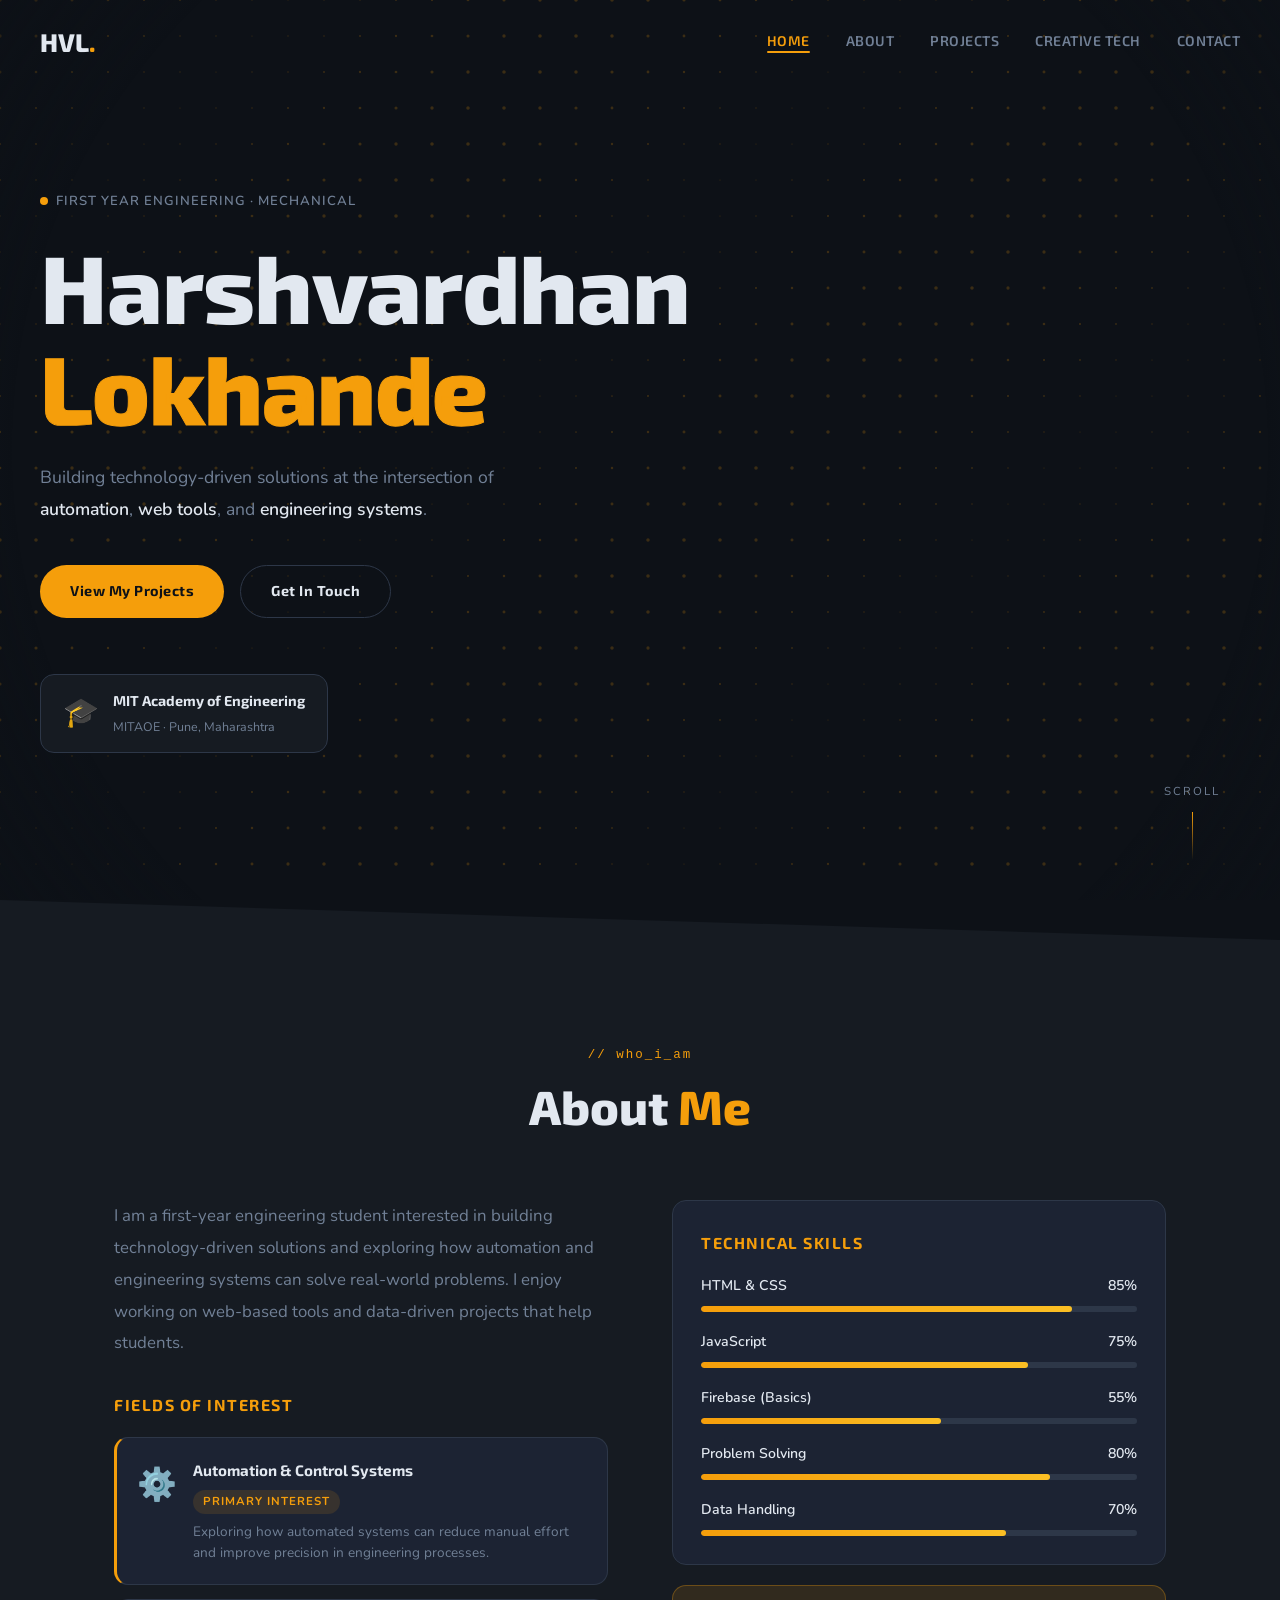
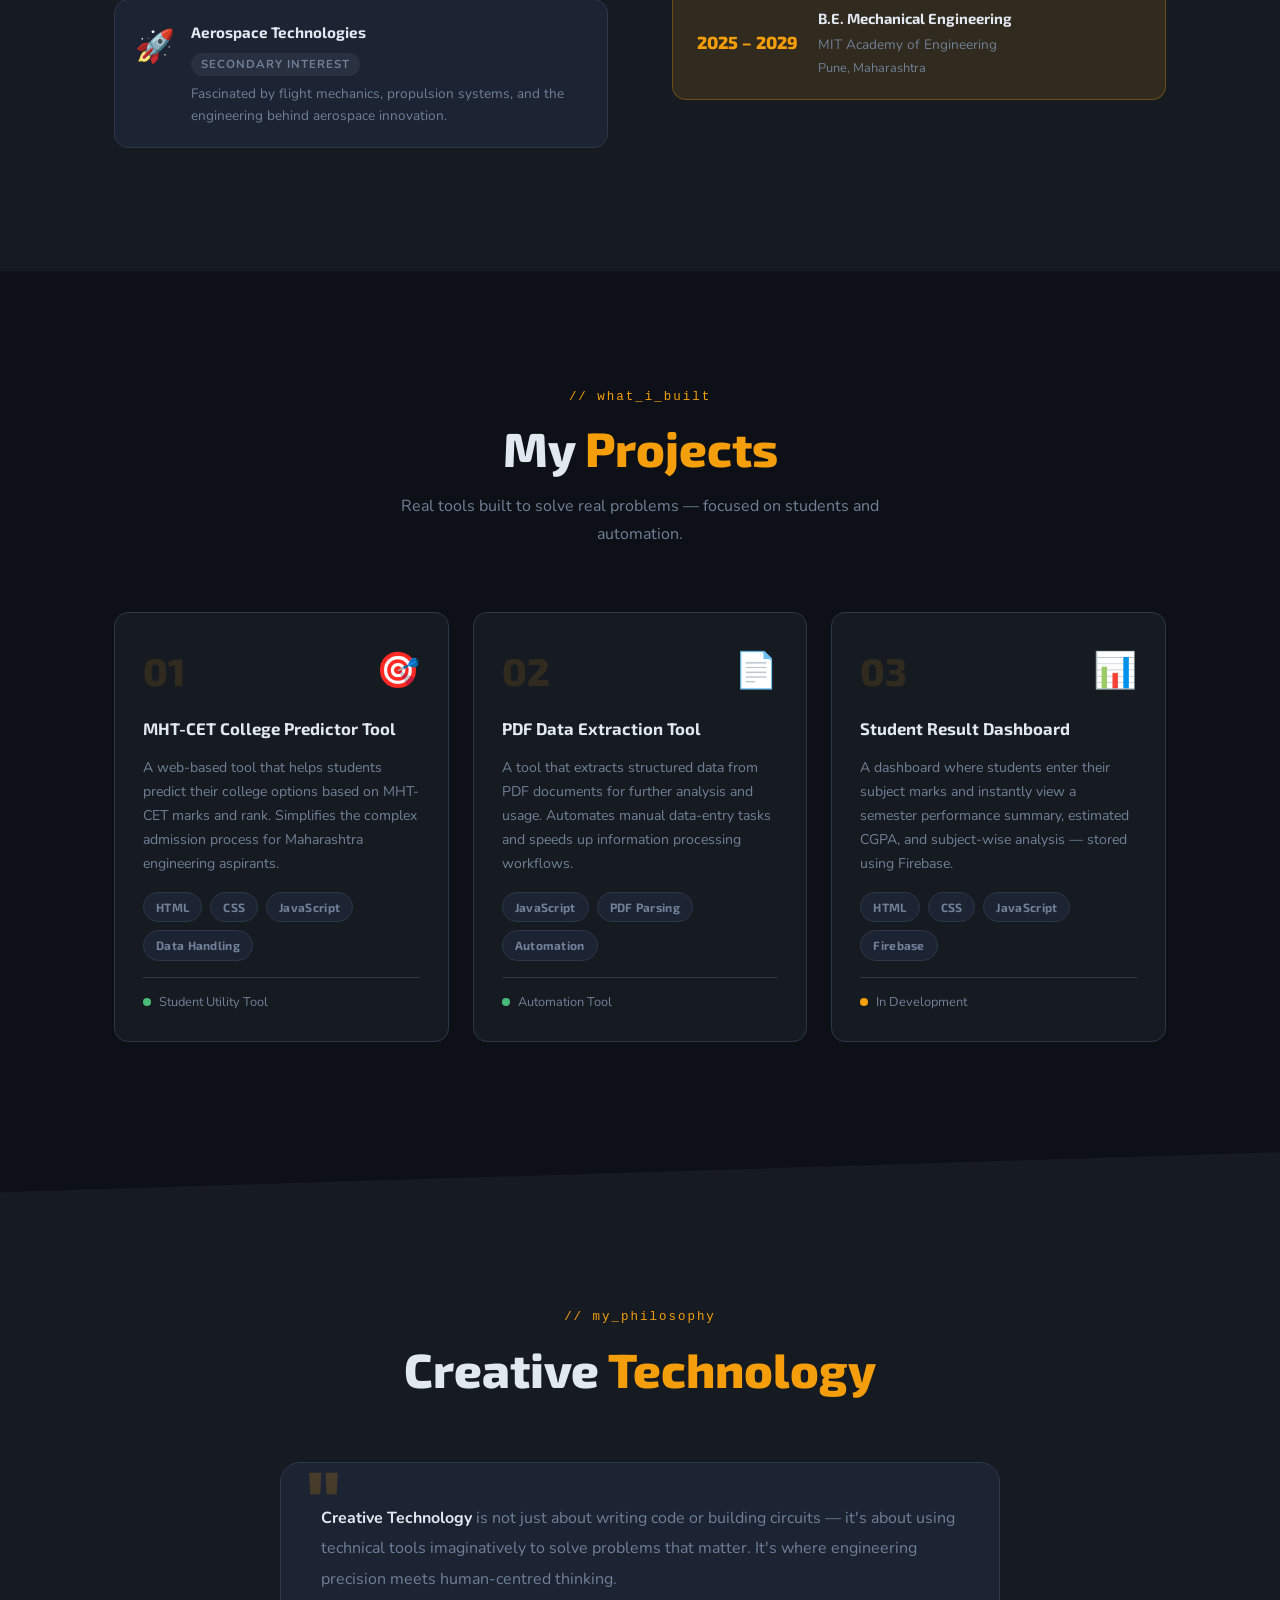
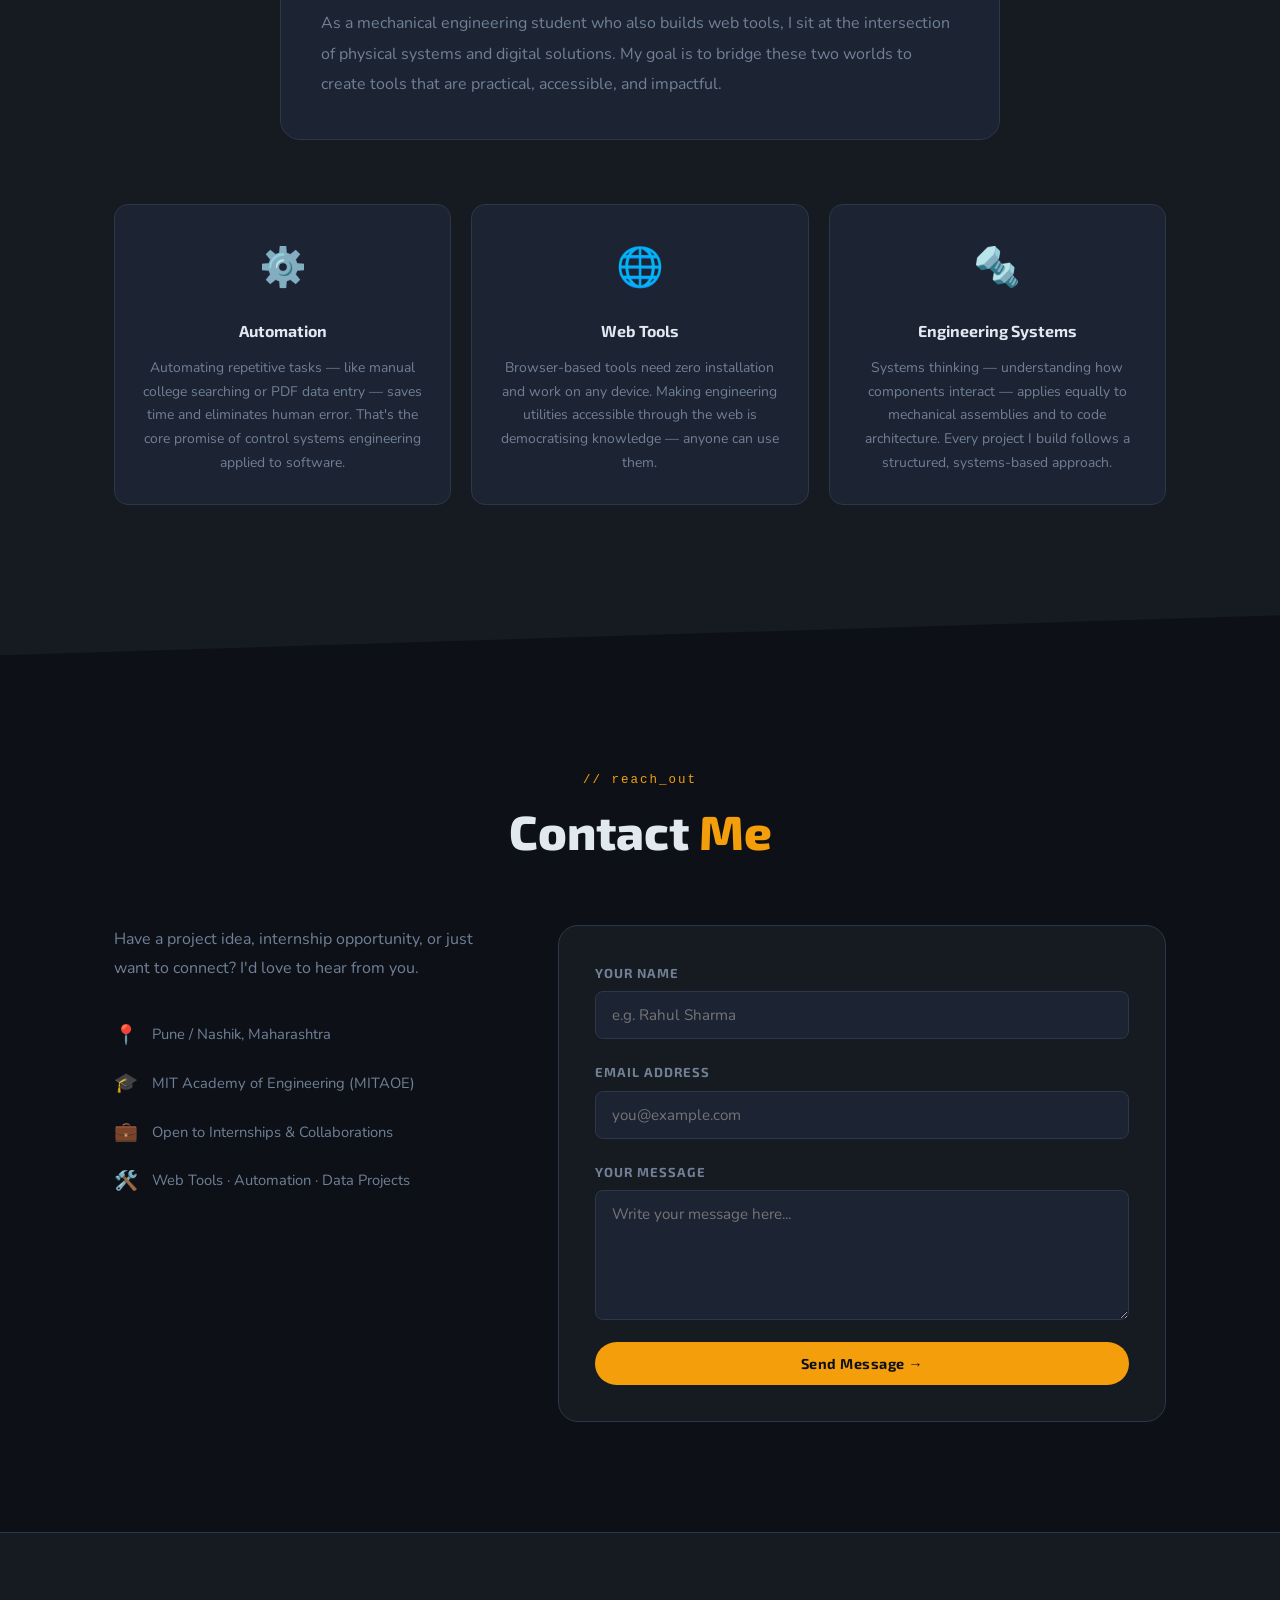
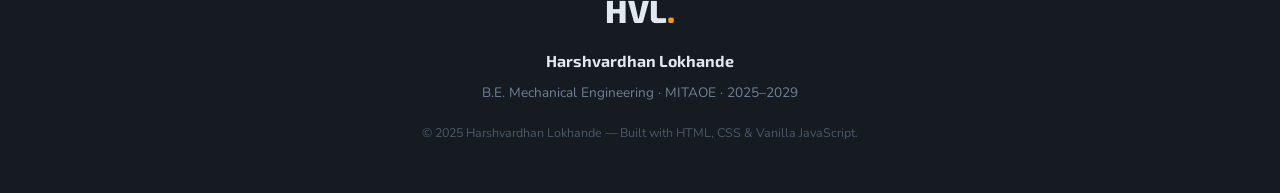
==== commit 460ef9d3: "Update education years and footer dates to 2025-2029" ====
--- a/template-4/index.html
+++ b/template-4/index.html
@@ -232,7 +232,7 @@
 
           <!-- Education card -->
           <div class="edu-card fade-in">
-            <div class="edu-year">2024 – 2028</div>
+            <div class="edu-year">2025 – 2029</div>
             <div class="edu-details">
               <span class="edu-degree">B.E. Mechanical Engineering</span>
               <span class="edu-college">MIT Academy of Engineering</span>
@@ -526,9 +526,9 @@
     <div class="container">
       <div class="footer-logo">HVL<span class="brand-dot">.</span></div>
       <p class="footer-name">Harshvardhan Lokhande</p>
-      <p class="footer-course">B.E. Mechanical Engineering · MITAOE · 2024–2028</p>
+      <p class="footer-course">B.E. Mechanical Engineering · MITAOE · 2025–2029</p>
       <p class="footer-copy">
-        &copy; 2024 Harshvardhan Lokhande — Built with HTML, CSS &amp; Vanilla JavaScript.
+        &copy; 2025 Harshvardhan Lokhande — Built with HTML, CSS &amp; Vanilla JavaScript.
       </p>
     </div>
   </footer>
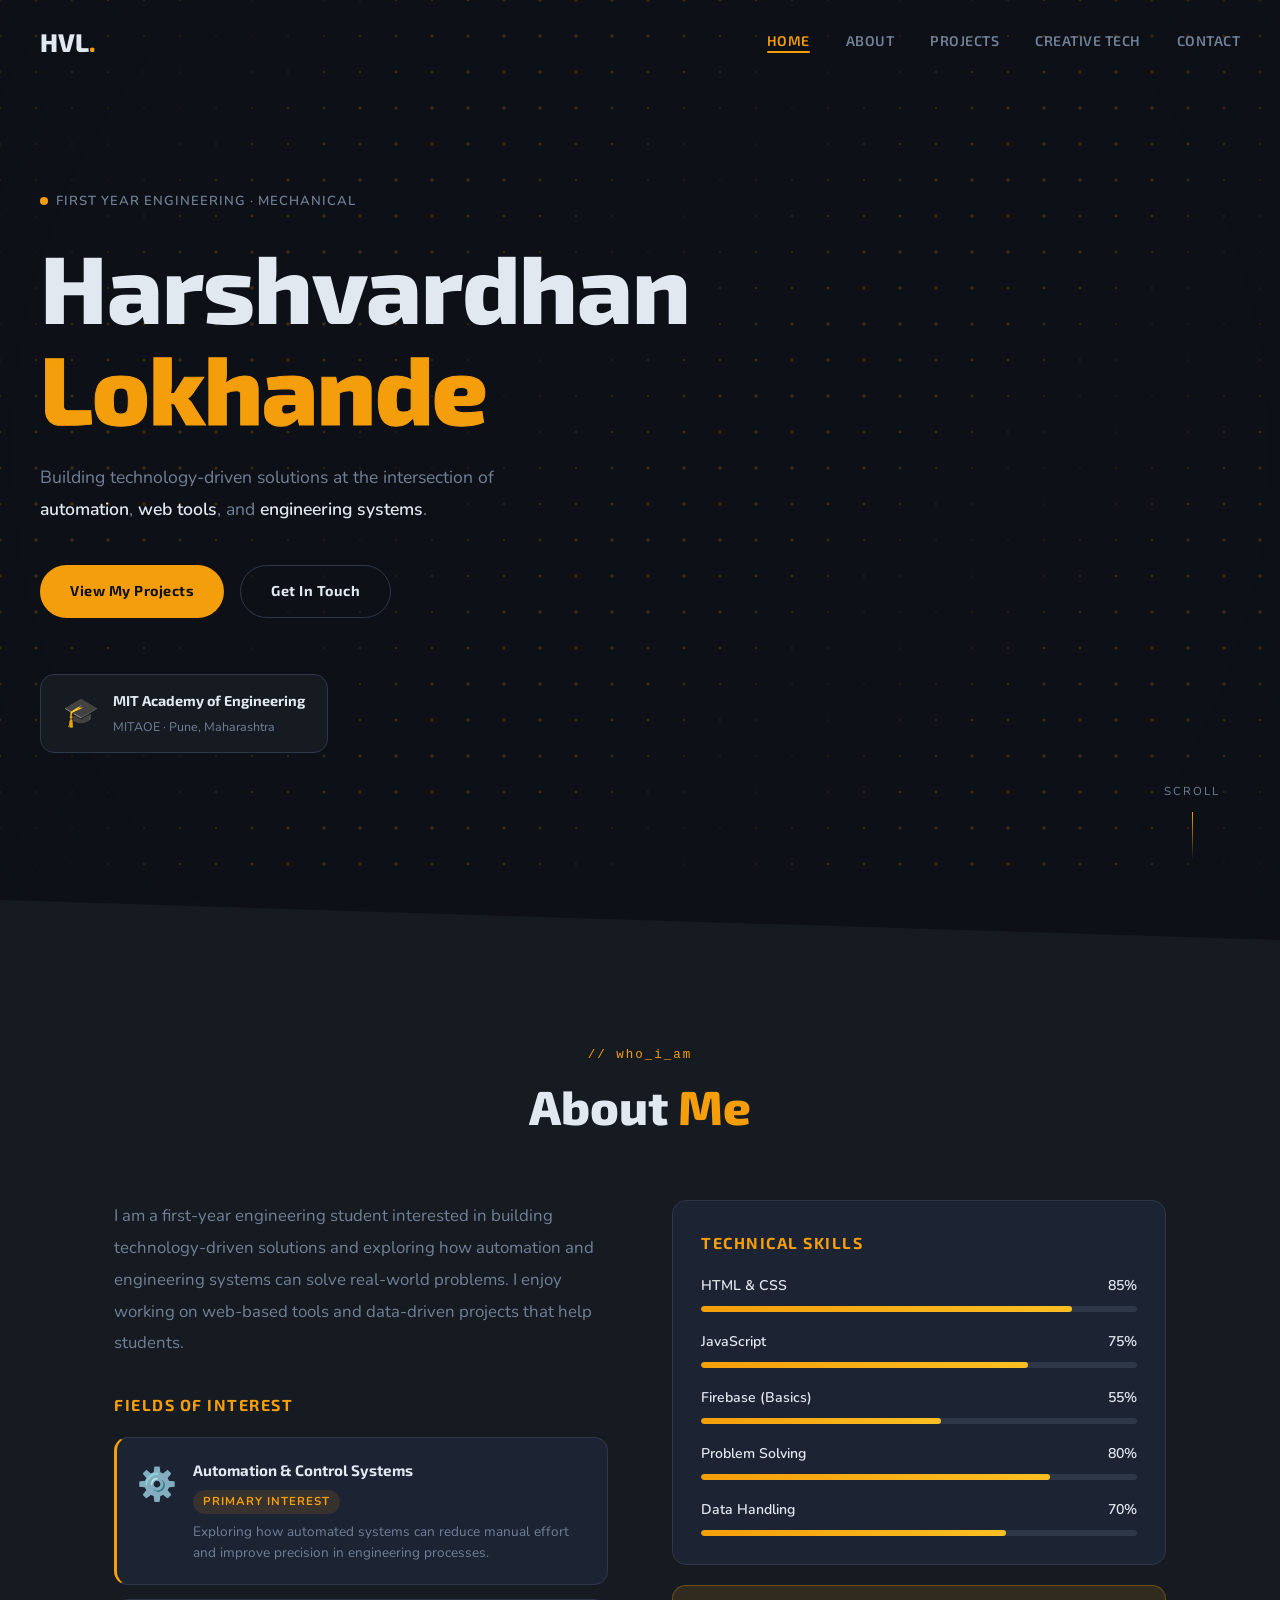
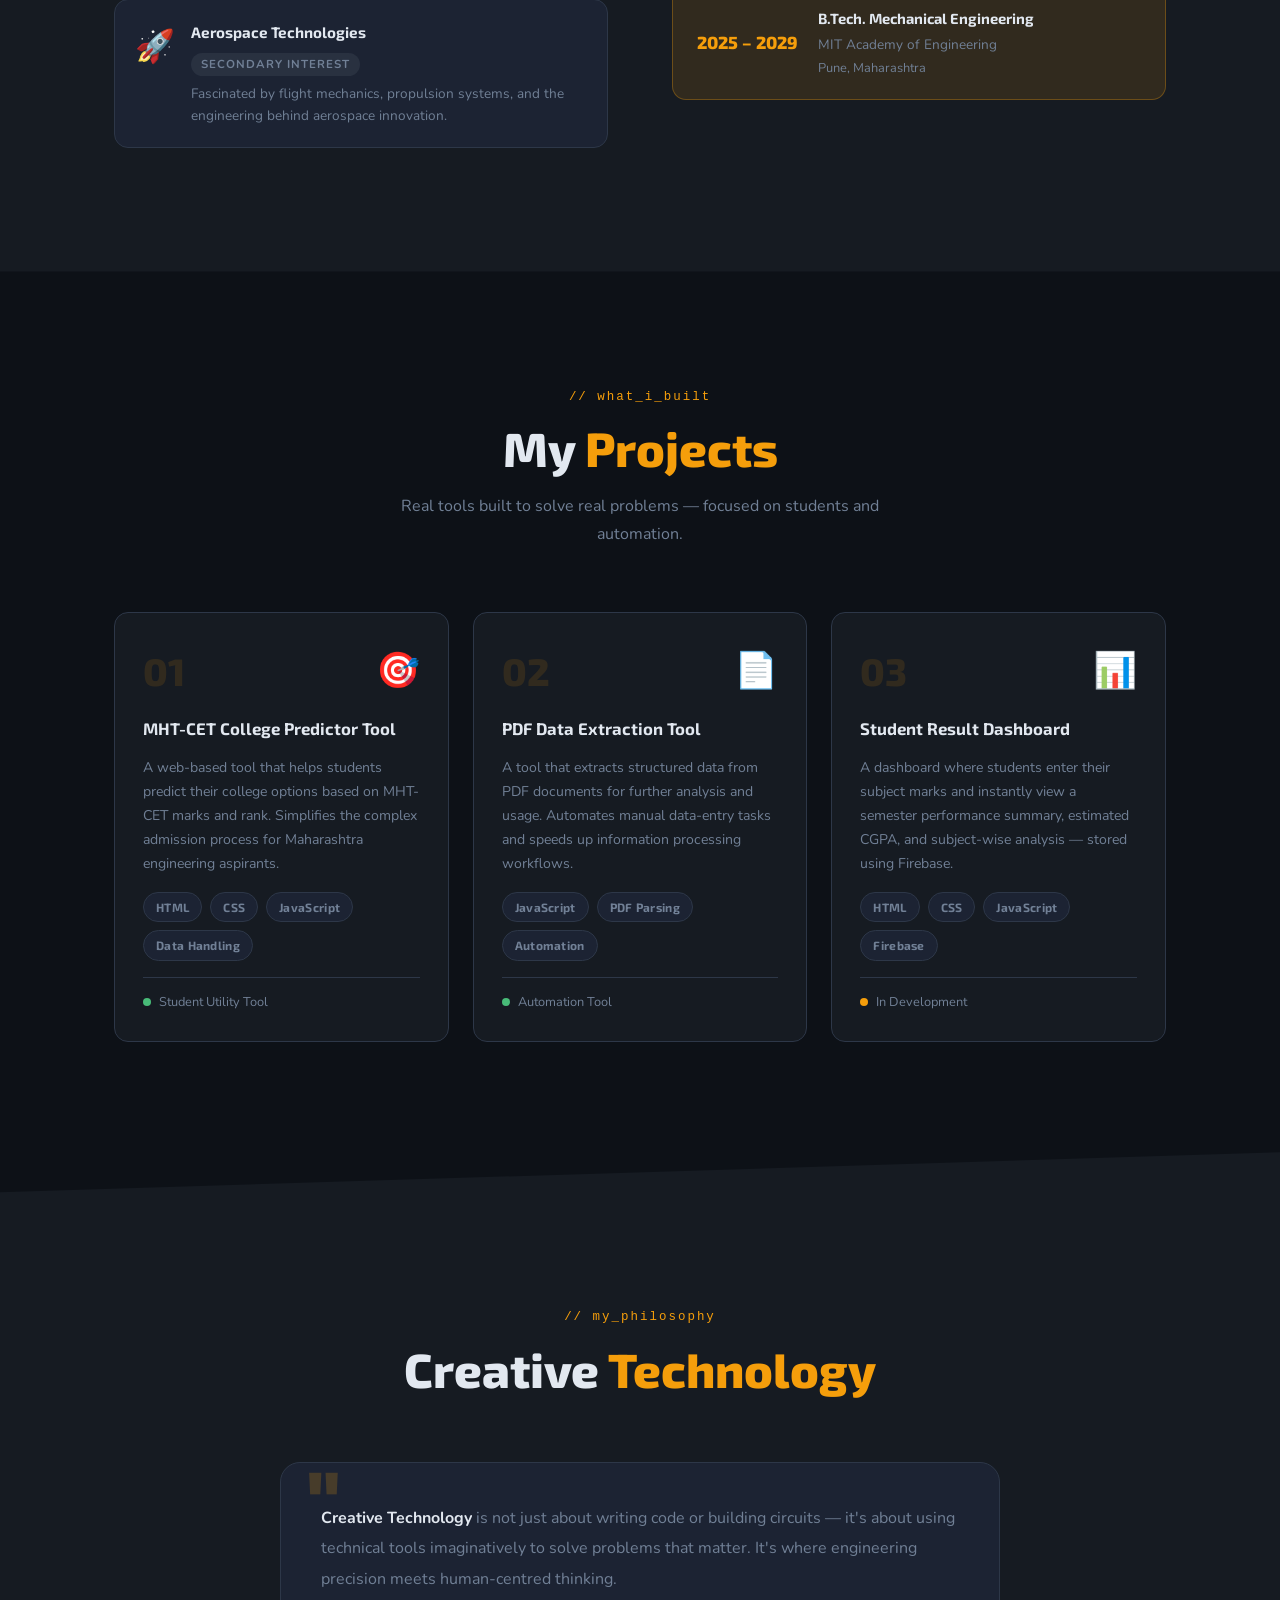
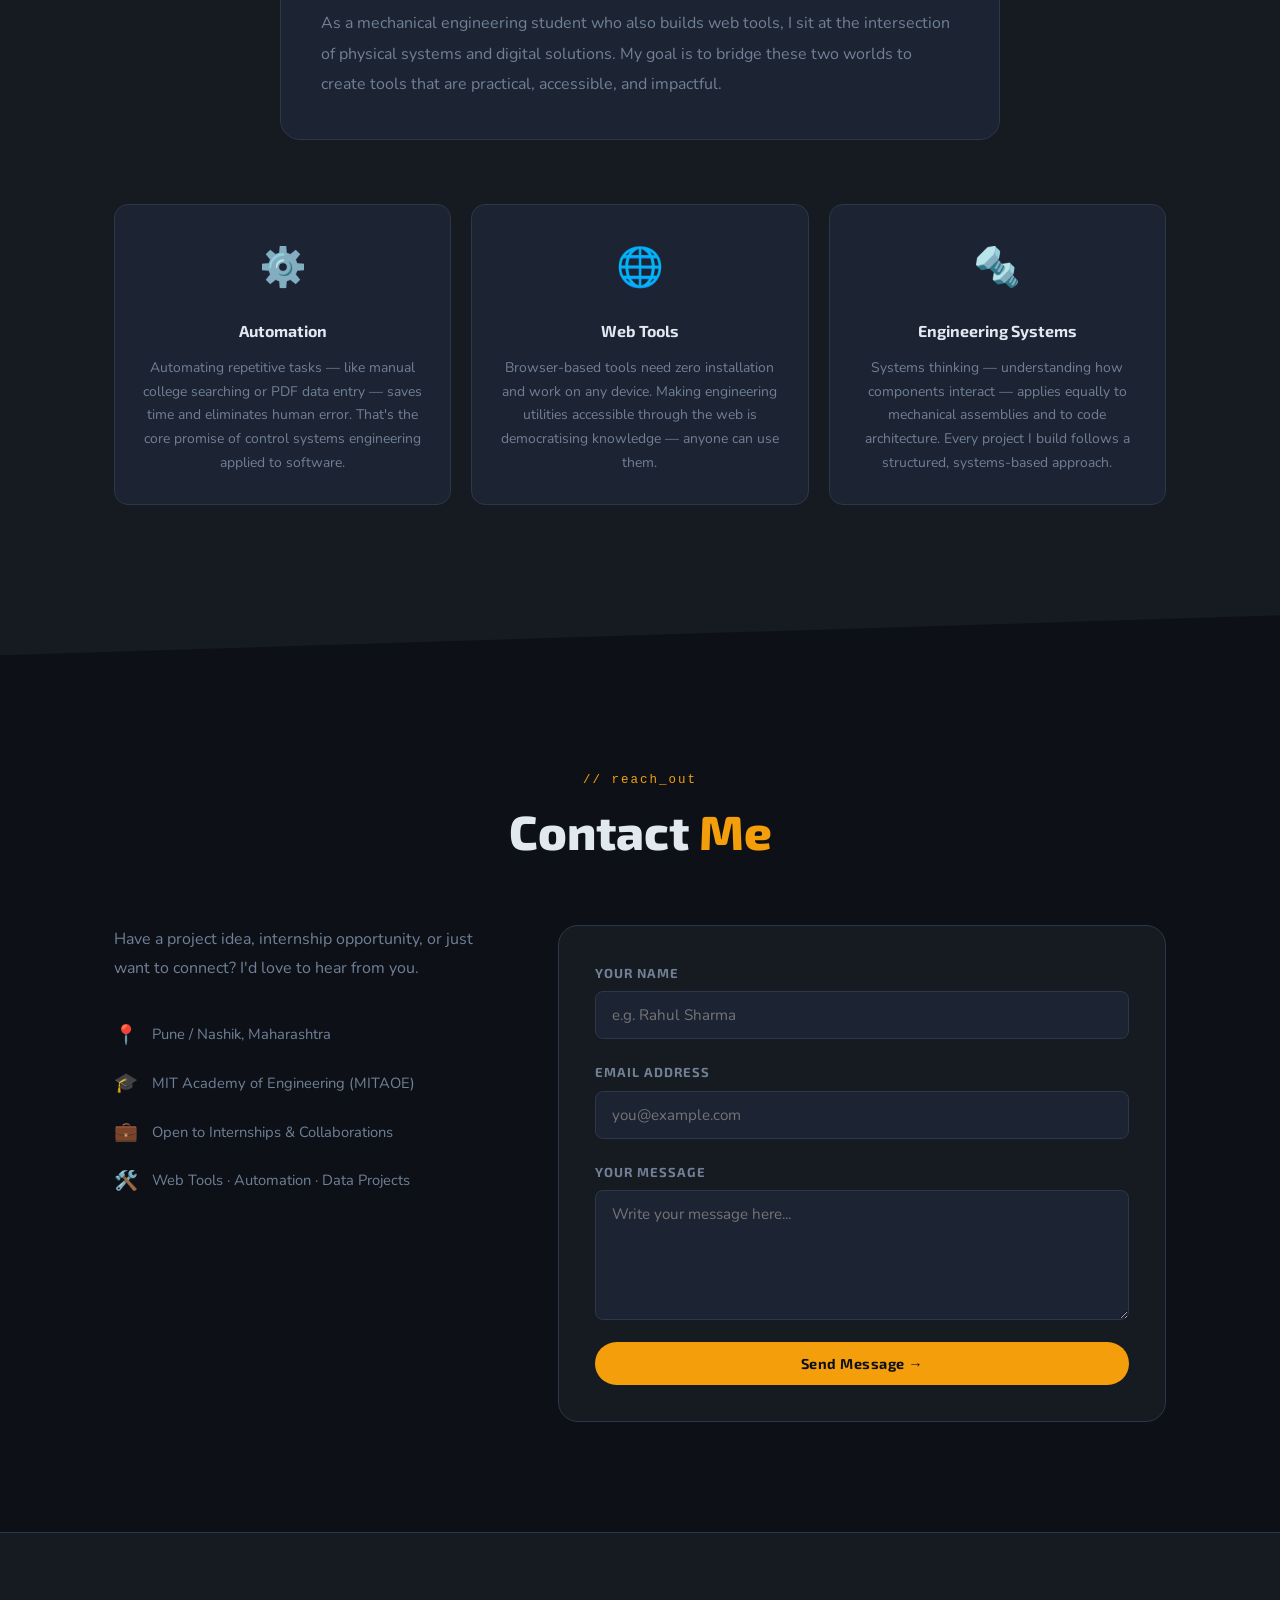
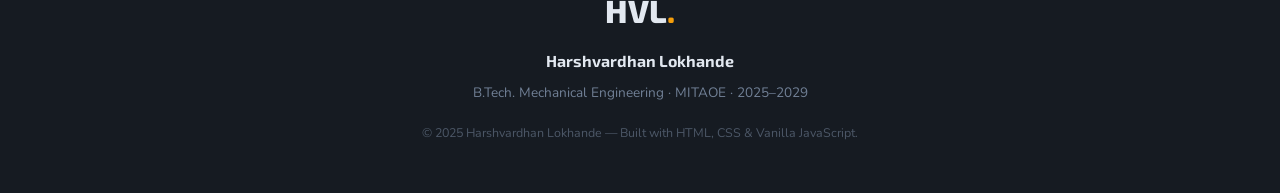
==== commit 4b633c00: "Change degree from B.E. to B.Tech. in index.html" ====
--- a/template-4/index.html
+++ b/template-4/index.html
@@ -234,7 +234,7 @@
           <div class="edu-card fade-in">
             <div class="edu-year">2025 – 2029</div>
             <div class="edu-details">
-              <span class="edu-degree">B.E. Mechanical Engineering</span>
+              <span class="edu-degree">B.Tech. Mechanical Engineering</span>
               <span class="edu-college">MIT Academy of Engineering</span>
               <span class="edu-location">Pune, Maharashtra</span>
             </div>
@@ -526,7 +526,7 @@
     <div class="container">
       <div class="footer-logo">HVL<span class="brand-dot">.</span></div>
       <p class="footer-name">Harshvardhan Lokhande</p>
-      <p class="footer-course">B.E. Mechanical Engineering · MITAOE · 2025–2029</p>
+      <p class="footer-course"> B.Tech. Mechanical Engineering · MITAOE · 2025–2029</p>
       <p class="footer-copy">
         &copy; 2025 Harshvardhan Lokhande — Built with HTML, CSS &amp; Vanilla JavaScript.
       </p>
